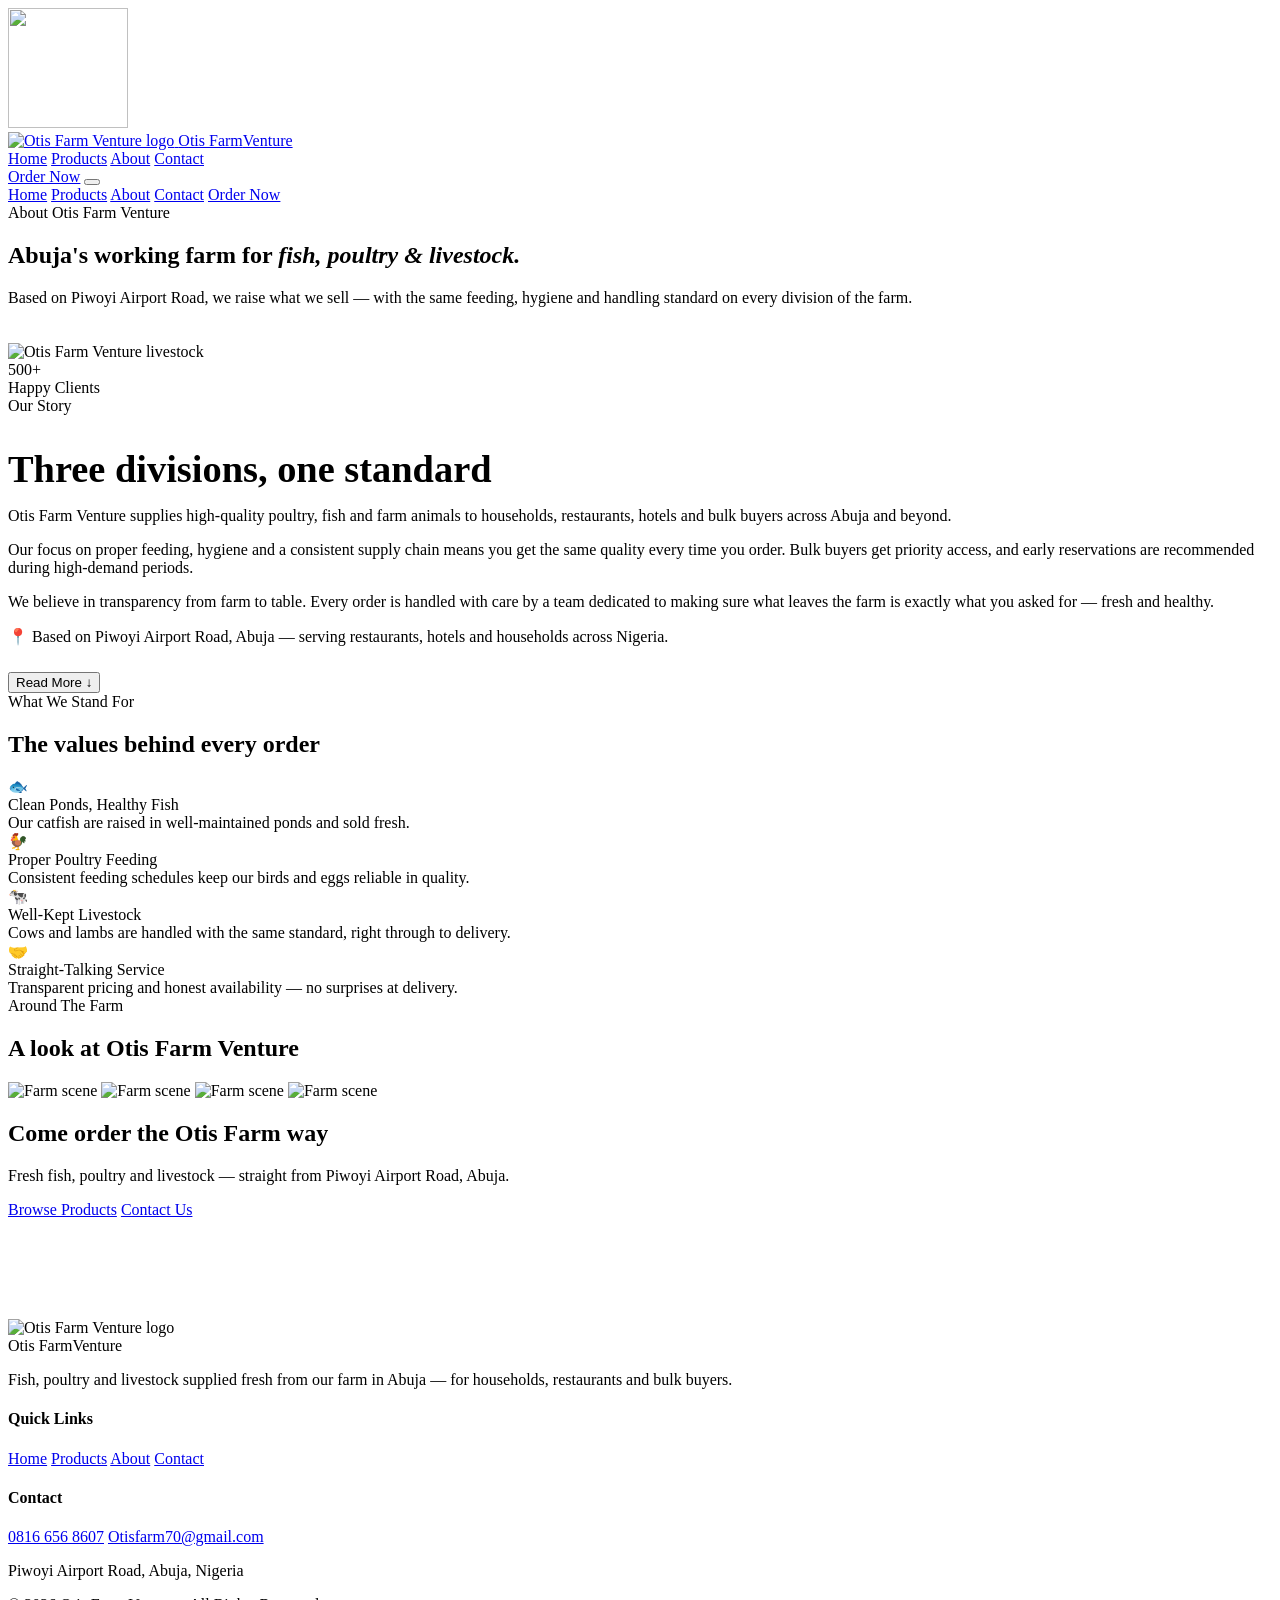
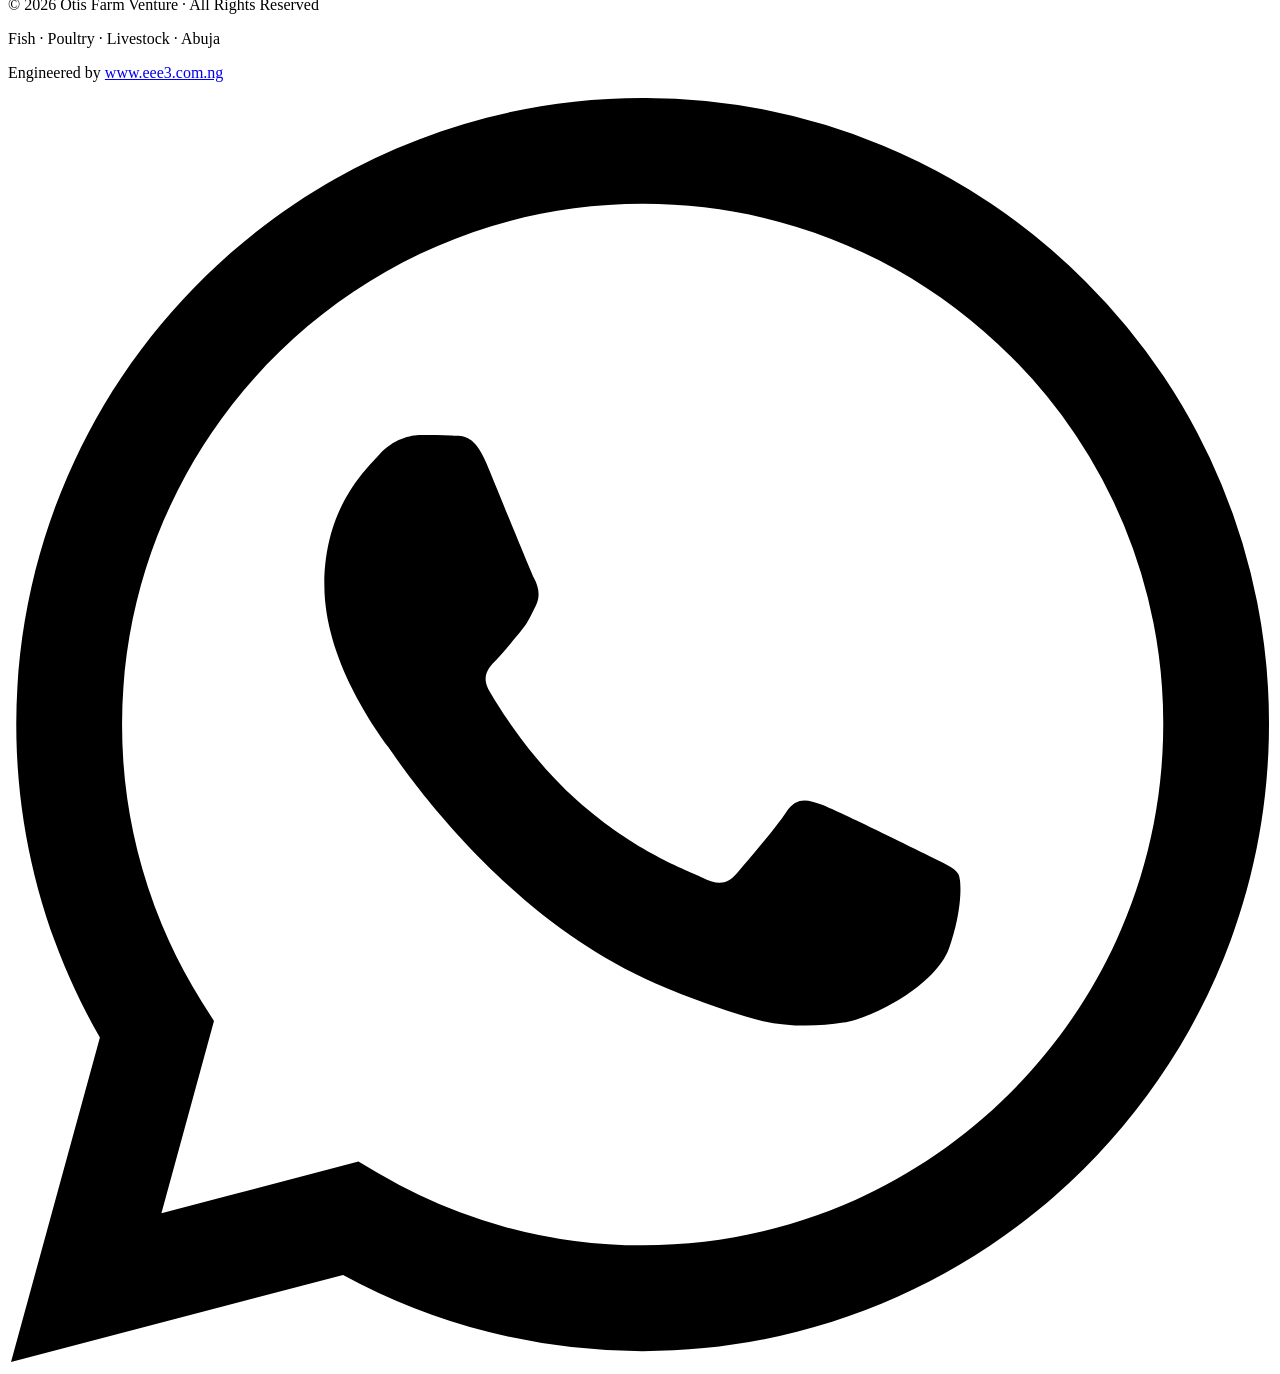
==== about.html @ 5060bd7a "Add about.html for Otis Farm Venture" ====
<!DOCTYPE html>
<html lang="en">
<head>
<meta charset="UTF-8">
<meta name="viewport" content="width=device-width, initial-scale=1.0">
<title>About | Otis Farm Venture</title>
<meta name="description" content="Otis Farm Venture is a fish, poultry and livestock farm based on Piwoyi Airport Road, Abuja — farming today, feeding tomorrow.">
<link rel="preconnect" href="https://fonts.googleapis.com">
<link rel="preconnect" href="https://fonts.gstatic.com" crossorigin>
<link href="https://fonts.googleapis.com/css2?family=Fraunces:ital,opsz,wght@0,9..144,400;0,9..144,500;0,9..144,600;0,9..144,700;1,9..144,500;1,9..144,600&family=DM+Sans:wght@400;500;600;700&display=swap" rel="stylesheet">
<link rel="stylesheet" href="style.css">
<link rel="icon" href="images/logo.webp">
</head>
<body>

<div id="curtain">
  <div class="curtain-ring"></div>
  <div class="curtain-mark"><img src="images/logo.webp" alt="" width="120" height="120"></div>
</div>

<nav class="nav" id="mainNav">
  <a href="index.html" class="nav-logo">
    <img src="images/logo.webp" alt="Otis Farm Venture logo" width="40" height="40">
    <span class="nav-logo-txt">Otis Farm<span>Venture</span></span>
  </a>
  <div class="nav-links">
    <a href="index.html">Home</a>
    <a href="products.html">Products</a>
    <a href="about.html" class="active">About</a>
    <a href="contact.html">Contact</a>
  </div>
  <a href="contact.html" class="btn btn-gold nav-cta">Order Now</a>
  <button class="hamburger" id="hamburger" onclick="toggleMenu()" aria-label="Menu">
    <span></span><span></span><span></span>
  </button>
</nav>
<div class="mobile-menu" id="mobileMenu">
  <a href="index.html">Home</a>
  <a href="products.html">Products</a>
  <a href="about.html" class="active">About</a>
  <a href="contact.html">Contact</a>
  <a href="contact.html" class="btn btn-gold mm-cta">Order Now</a>
</div>

<section class="about-hero page-fade" style="--hero-img:url('images/livestock.webp')">
  <span class="eyebrow" style="justify-content:center">About Otis Farm Venture</span>
  <h1>Abuja's working farm for <em>fish, poultry &amp; livestock.</em></h1>
  <p>Based on Piwoyi Airport Road, we raise what we sell — with the same feeding, hygiene and handling standard on every division of the farm.</p>
</section>

<section class="section" style="padding-top:20px;">
  <div class="section-in story-grid">
    <div class="story-img-wrap reveal">
      <img src="images/livestock.webp" alt="Otis Farm Venture livestock" loading="lazy" decoding="async">
      <div class="story-badge glass">
        <div class="num js-count">500+</div>
        <div class="lbl">Happy Clients</div>
      </div>
    </div>
    <div class="story-text reveal rd1">
      <span class="eyebrow">Our Story</span>
      <h2 style="font-size:clamp(1.6rem,3.5vw,2.4rem); margin-bottom:16px;">Three divisions, one standard</h2>
      <p>Otis Farm Venture supplies high-quality poultry, fish and farm animals to households, restaurants, hotels and bulk buyers across Abuja and beyond.</p>
      <p>Our focus on proper feeding, hygiene and a consistent supply chain means you get the same quality every time you order. Bulk buyers get priority access, and early reservations are recommended during high-demand periods.</p>
      <div class="about-expanded" id="aboutExp">
        <p>We believe in transparency from farm to table. Every order is handled with care by a team dedicated to making sure what leaves the farm is exactly what you asked for — fresh and healthy.</p>
        <p>📍 Based on Piwoyi Airport Road, Abuja — serving restaurants, hotels and households across Nigeria.</p>
      </div>
      <button class="btn btn-ghost" id="aboutBtn" onclick="toggleAbout()" style="margin-top:10px;">Read More <span class="arr">↓</span></button>
    </div>
  </div>
</section>

<section class="section" style="background:var(--ink-2);">
  <div class="section-in">
    <div class="sec-hd center reveal">
      <span class="eyebrow">What We Stand For</span>
      <h2>The values behind every order</h2>
    </div>
    <div class="values-grid">
      <div class="value-card glass reveal">
        <div class="value-ico">🐟</div>
        <div><div class="value-title">Clean Ponds, Healthy Fish</div><div class="value-desc">Our catfish are raised in well-maintained ponds and sold fresh.</div></div>
      </div>
      <div class="value-card glass reveal rd1">
        <div class="value-ico">🐓</div>
        <div><div class="value-title">Proper Poultry Feeding</div><div class="value-desc">Consistent feeding schedules keep our birds and eggs reliable in quality.</div></div>
      </div>
      <div class="value-card glass reveal rd2">
        <div class="value-ico">🐄</div>
        <div><div class="value-title">Well-Kept Livestock</div><div class="value-desc">Cows and lambs are handled with the same standard, right through to delivery.</div></div>
      </div>
      <div class="value-card glass reveal rd3">
        <div class="value-ico">🤝</div>
        <div><div class="value-title">Straight-Talking Service</div><div class="value-desc">Transparent pricing and honest availability — no surprises at delivery.</div></div>
      </div>
    </div>
  </div>
</section>

<section class="section">
  <div class="section-in">
    <div class="sec-hd center reveal">
      <span class="eyebrow">Around The Farm</span>
      <h2>A look at Otis Farm Venture</h2>
    </div>
    <div class="gallery-grid">
      <img src="images/hero%20image.webp" alt="Farm scene" class="reveal" loading="lazy" decoding="async">
      <img src="images/Cows.webp" alt="Farm scene" class="reveal rd1" loading="lazy" decoding="async">
      <img src="images/Lambs.webp" alt="Farm scene" class="reveal rd2" loading="lazy" decoding="async">
      <img src="images/Poultry%20Chickens.webp" alt="Farm scene" class="reveal rd3" loading="lazy" decoding="async">
    </div>
  </div>
</section>

<section class="section" style="padding-top:0; padding-bottom:100px;">
  <div class="section-in">
    <div class="cta-banner glass glass-gold reveal">
      <h2>Come order the Otis Farm way</h2>
      <p>Fresh fish, poultry and livestock — straight from Piwoyi Airport Road, Abuja.</p>
      <div class="hero-btns">
        <a href="products.html" class="btn btn-gold">Browse Products</a>
        <a href="contact.html" class="btn btn-glass">Contact Us</a>
      </div>
    </div>
  </div>
</section>

<footer class="footer">
  <div class="footer-top">
    <div class="footer-brand">
      <div class="footer-brand-lockup">
        <img src="images/logo.webp" alt="Otis Farm Venture logo">
        <div class="footer-brand-name">Otis Farm<span>Venture</span></div>
      </div>
      <p>Fish, poultry and livestock supplied fresh from our farm in Abuja — for households, restaurants and bulk buyers.</p>
    </div>
    <div class="footer-col">
      <h4>Quick Links</h4>
      <a href="index.html">Home</a>
      <a href="products.html">Products</a>
      <a href="about.html">About</a>
      <a href="contact.html">Contact</a>
    </div>
    <div class="footer-col">
      <h4>Contact</h4>
      <a href="tel:+2348166568607">0816 656 8607</a>
      <a href="mailto:Otisfarm70@gmail.com">Otisfarm70@gmail.com</a>
      <p>Piwoyi Airport Road, Abuja, Nigeria</p>
    </div>
  </div>
  <div class="footer-bottom">
    <p>© 2026 Otis Farm Venture · All Rights Reserved</p>
    <p>Fish · Poultry · Livestock · Abuja</p>
    <p>Engineered by <a href="https://www.eee3.com.ng" target="_blank" rel="noopener">www.eee3.com.ng</a></p>
  </div>
</footer>

<div class="wa-float">
  <a href="https://wa.me/2348166568607?text=Hello%20Otis%20Farm%20Venture%2C%20I%20want%20to%20make%20an%20order" target="_blank" title="Chat on WhatsApp">
    <svg viewBox="0 0 24 24"><path d="M17.472 14.382c-.297-.149-1.758-.867-2.03-.967-.273-.099-.471-.148-.67.15-.197.297-.767.966-.94 1.164-.173.199-.347.223-.644.075-.297-.15-1.255-.463-2.39-1.475-.883-.788-1.48-1.761-1.653-2.059-.173-.297-.018-.458.13-.606.134-.133.298-.347.446-.52.149-.174.198-.298.298-.497.099-.198.05-.371-.025-.52-.075-.149-.669-1.612-.916-2.207-.242-.579-.487-.5-.669-.51-.173-.008-.371-.01-.57-.01-.198 0-.52.074-.792.372-.272.297-1.04 1.016-1.04 2.479 0 1.462 1.065 2.875 1.213 3.074.149.198 2.096 3.2 5.077 4.487.709.306 1.262.489 1.694.625.712.227 1.36.195 1.871.118.571-.085 1.758-.719 2.006-1.413.248-.694.248-1.289.173-1.413-.074-.124-.272-.198-.57-.347m-5.421 7.403h-.004a9.87 9.87 0 01-5.031-1.378l-.361-.214-3.741.982.998-3.648-.235-.374a9.86 9.86 0 01-1.51-5.26c.001-5.45 4.436-9.884 9.888-9.884 2.64 0 5.122 1.03 6.988 2.898a9.825 9.825 0 012.893 6.994c-.003 5.45-4.437 9.884-9.885 9.884m8.413-18.297A11.815 11.815 0 0012.05 0C5.495 0 .16 5.335.157 11.892c0 2.096.547 4.142 1.588 5.945L.057 24l6.305-1.654a11.882 11.882 0 005.683 1.448h.005c6.554 0 11.89-5.335 11.893-11.893a11.821 11.821 0 00-3.48-8.413z"/></svg>
  </a>
</div>

<script src="main.js"></script>
</body>
</html>
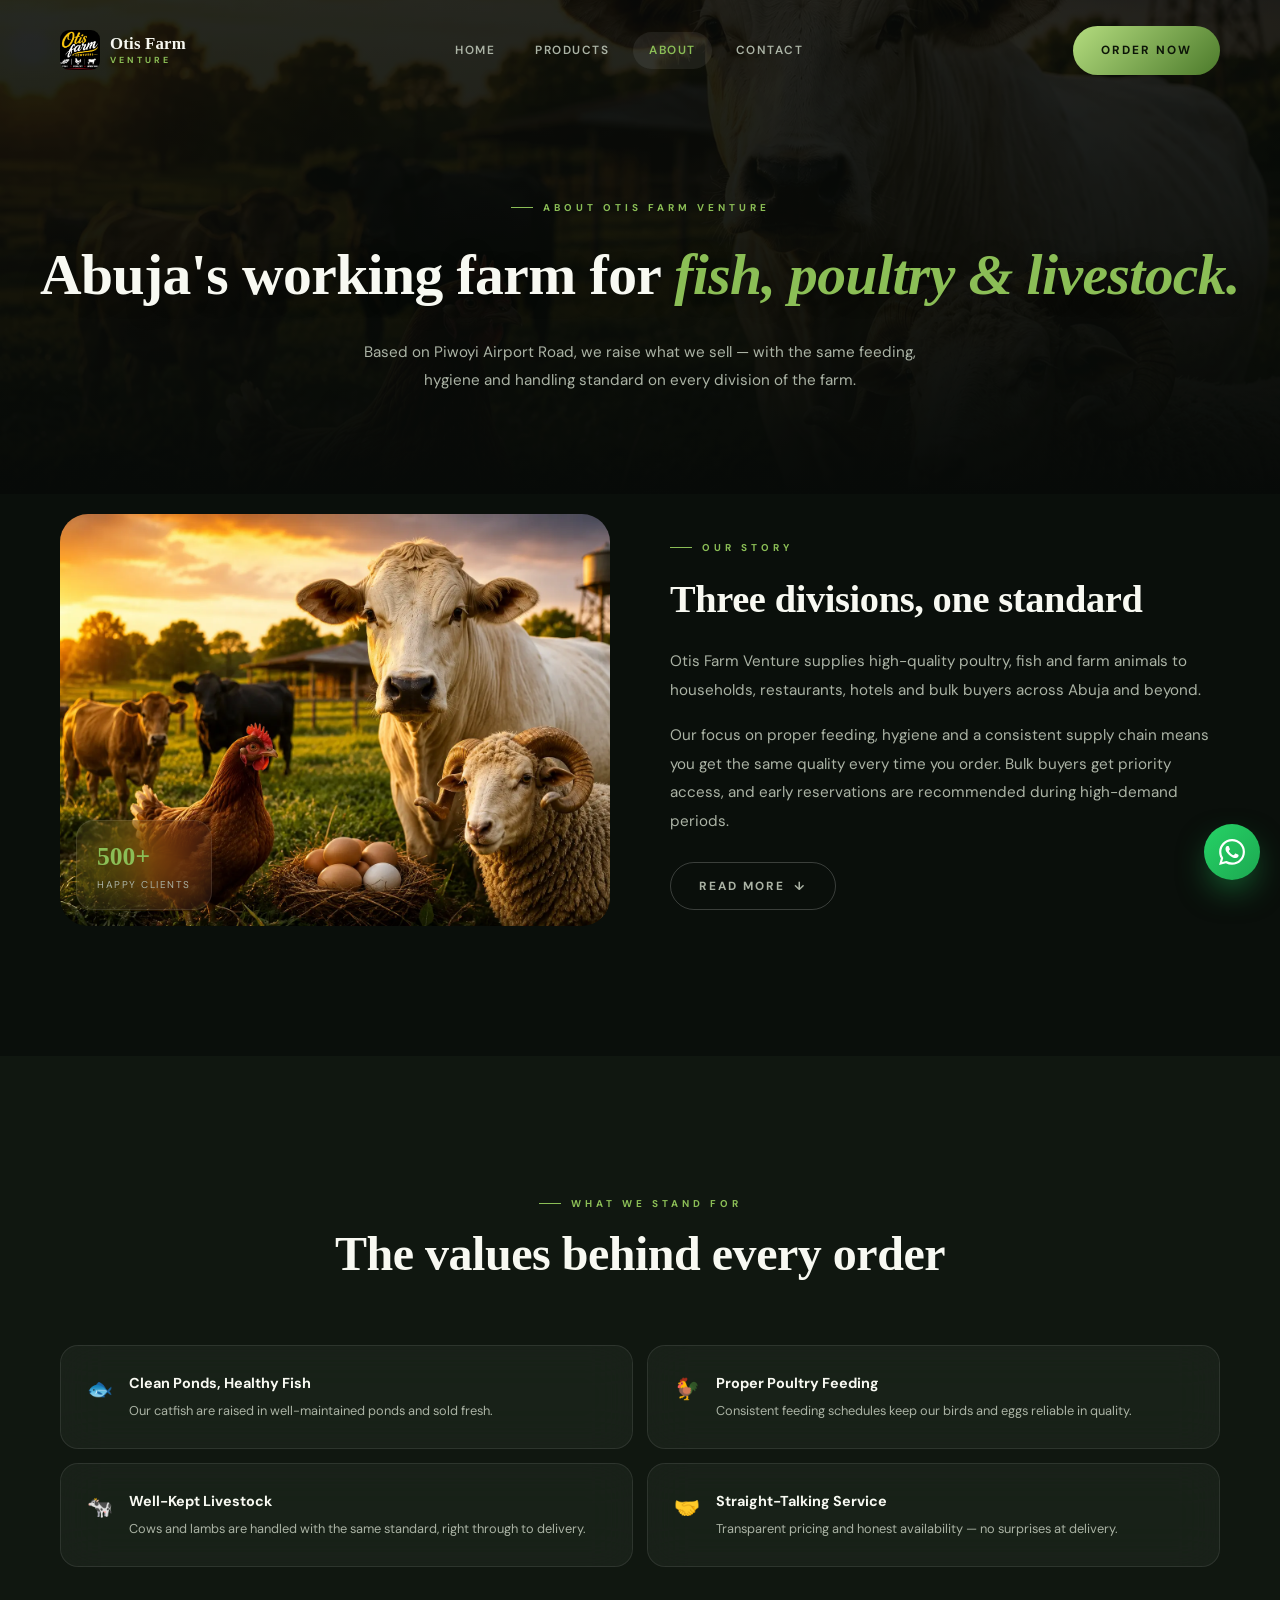
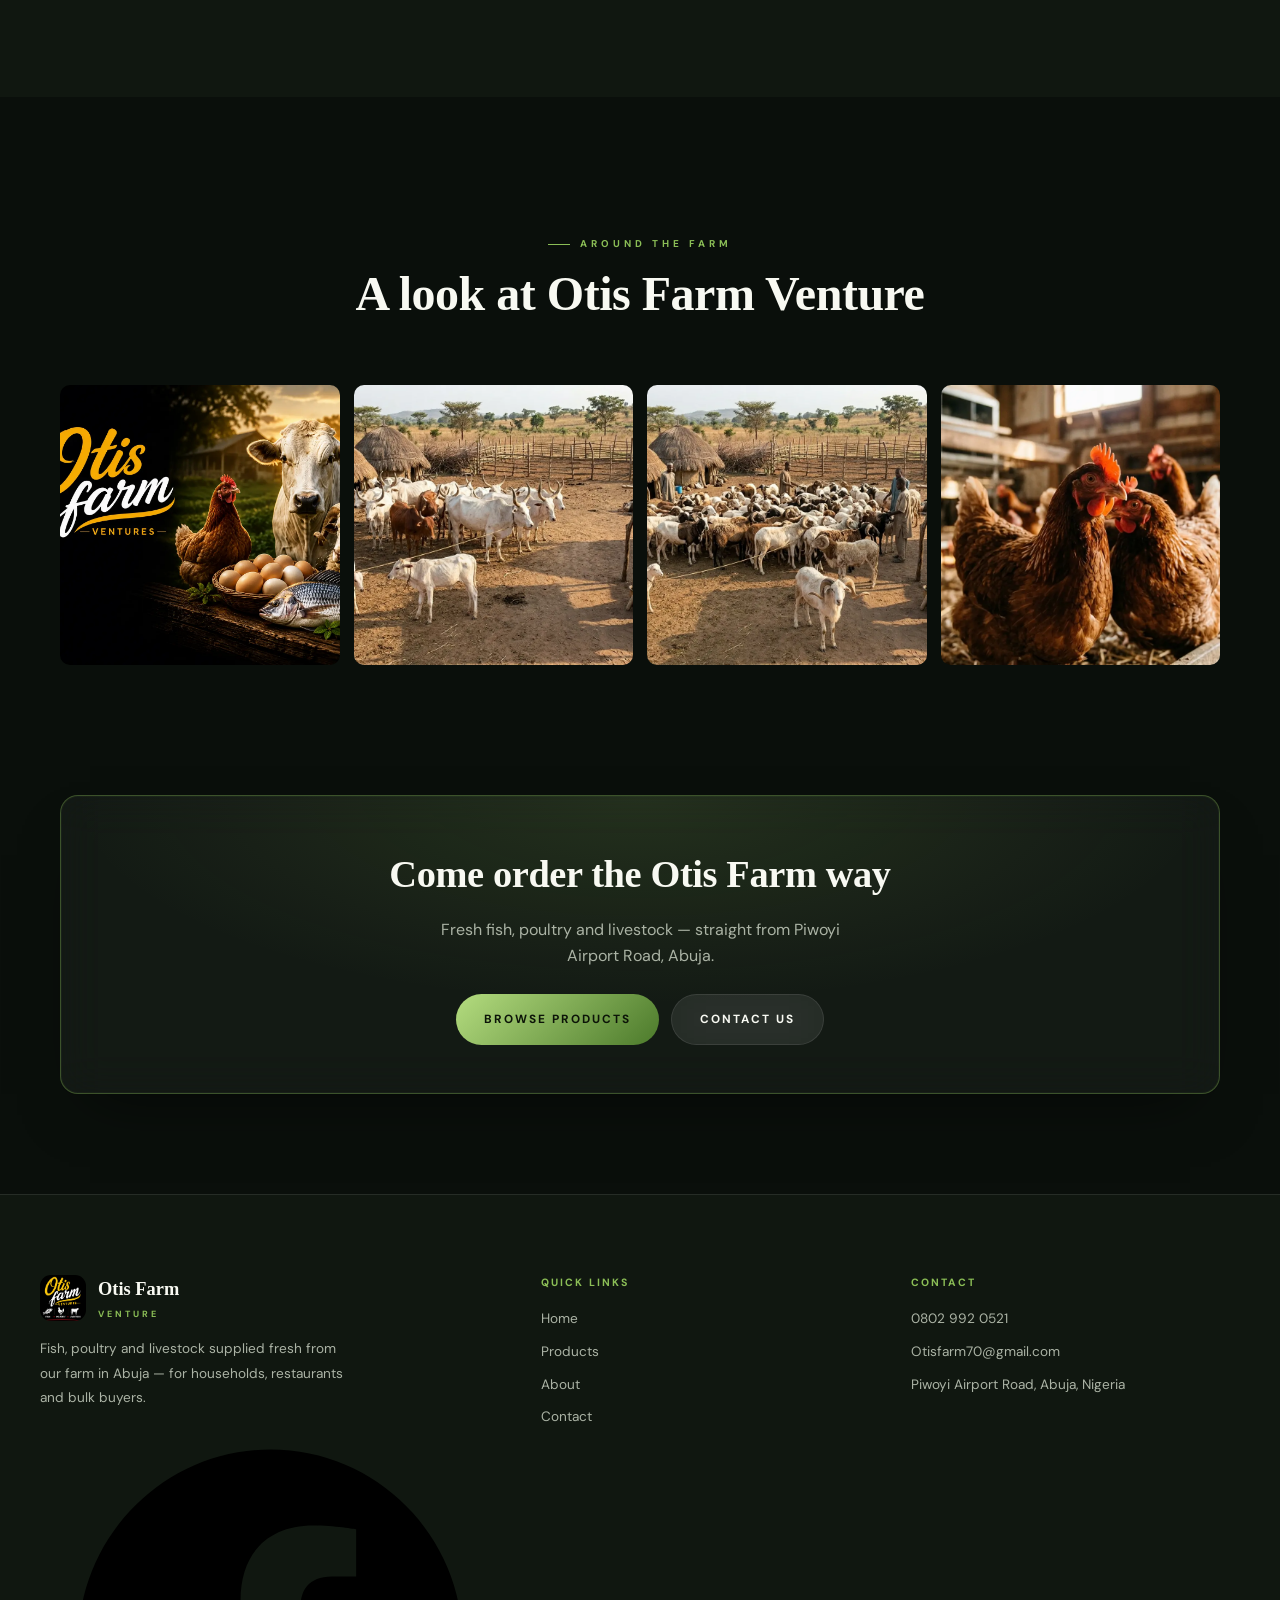
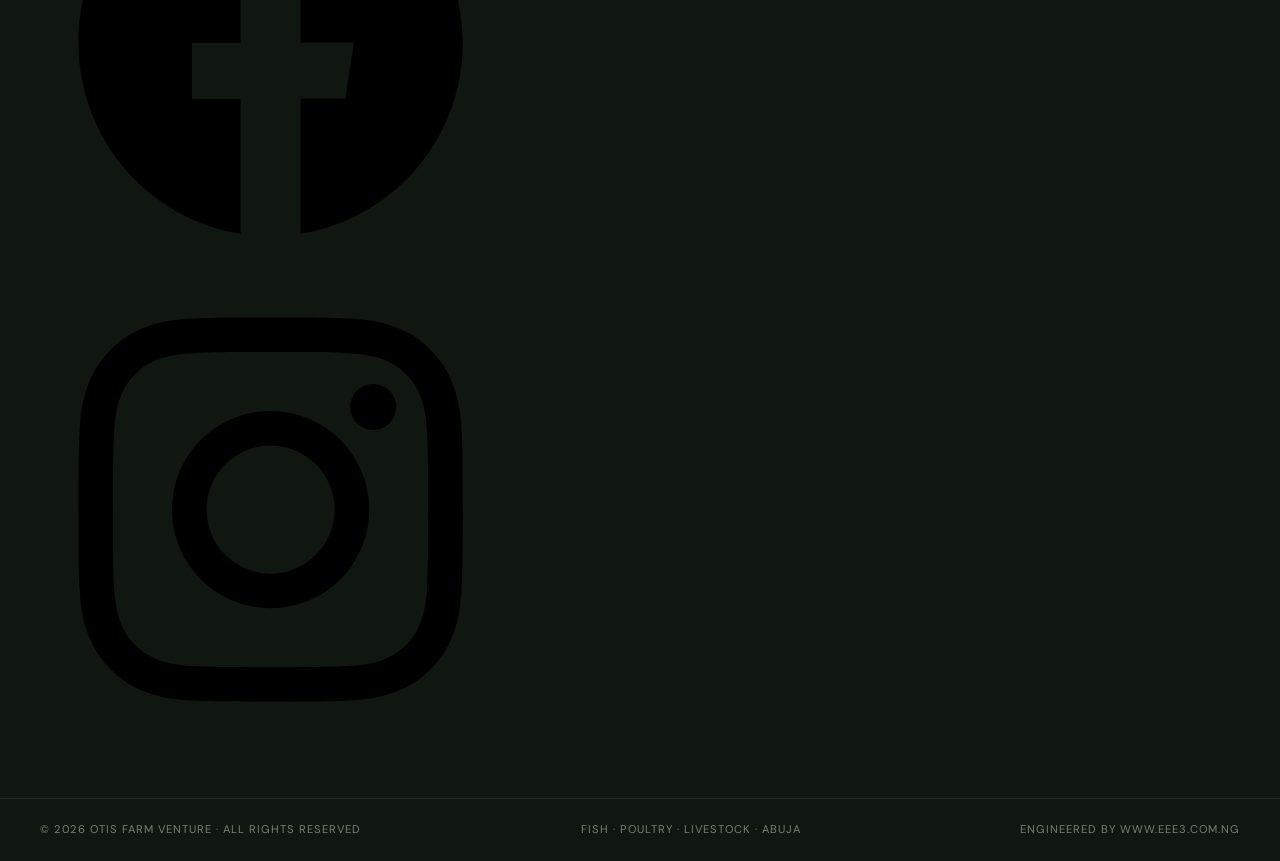
==== commit 72e66ff1: "Update contact information and social links in footer" ====
--- a/about.html
+++ b/about.html
@@ -134,6 +134,14 @@
         <div class="footer-brand-name">Otis Farm<span>Venture</span></div>
       </div>
       <p>Fish, poultry and livestock supplied fresh from our farm in Abuja — for households, restaurants and bulk buyers.</p>
+      <div class="footer-social">
+        <a href="https://web.facebook.com/profile.php?id=61592775506374" target="_blank" rel="noopener" aria-label="Otis Farm Venture on Facebook">
+          <svg viewBox="0 0 24 24"><path d="M22 12.06C22 6.505 17.523 2 12 2S2 6.505 2 12.06c0 5.02 3.657 9.184 8.438 9.94v-7.03H7.898v-2.91h2.54V9.845c0-2.507 1.492-3.89 3.777-3.89 1.094 0 2.238.195 2.238.195v2.46h-1.26c-1.243 0-1.63.771-1.63 1.562v1.878h2.773l-.443 2.91h-2.33V22c4.78-.756 8.437-4.92 8.437-9.94z"/></svg>
+        </a>
+        <a href="https://www.instagram.com/otis_farm_ventures/" target="_blank" rel="noopener" aria-label="Otis Farm Venture on Instagram">
+          <svg viewBox="0 0 24 24"><path d="M12 2c2.717 0 3.056.01 4.122.06 1.065.05 1.79.217 2.428.465a4.9 4.9 0 011.771 1.153 4.9 4.9 0 011.153 1.771c.248.637.415 1.363.465 2.428.05 1.066.06 1.405.06 4.122 0 2.717-.01 3.056-.06 4.122-.05 1.065-.217 1.79-.465 2.428a4.9 4.9 0 01-1.153 1.771 4.9 4.9 0 01-1.771 1.153c-.637.248-1.363.415-2.428.465-1.066.05-1.405.06-4.122.06-2.717 0-3.056-.01-4.122-.06-1.065-.05-1.79-.217-2.428-.465a4.9 4.9 0 01-1.771-1.153 4.9 4.9 0 01-1.153-1.771c-.248-.637-.415-1.363-.465-2.428C2.01 15.056 2 14.717 2 12c0-2.717.01-3.056.06-4.122.05-1.065.217-1.79.465-2.428a4.9 4.9 0 011.153-1.771A4.9 4.9 0 015.449 2.526c.637-.248 1.363-.415 2.428-.465C8.944 2.01 9.283 2 12 2zm0 1.802c-2.67 0-2.986.01-4.04.059-.976.045-1.505.207-1.858.344-.467.182-.8.399-1.15.748-.35.35-.566.683-.748 1.15-.137.353-.3.882-.344 1.857-.05 1.055-.06 1.372-.06 4.04 0 2.67.01 2.986.06 4.04.045.976.207 1.505.344 1.858.182.466.399.8.748 1.15.35.35.683.566 1.15.748.353.137.882.3 1.857.344 1.054.05 1.37.06 4.041.06 2.67 0 2.987-.01 4.04-.06.976-.045 1.505-.207 1.858-.344.466-.182.8-.398 1.15-.748.35-.35.566-.683.748-1.15.137-.353.3-.882.344-1.857.05-1.055.06-1.371.06-4.041 0-2.67-.01-2.986-.06-4.04-.045-.976-.207-1.505-.344-1.858a3.1 3.1 0 00-.748-1.15 3.1 3.1 0 00-1.15-.748c-.353-.137-.882-.3-1.857-.344-1.055-.05-1.371-.06-4.041-.06zm0 3.063a5.135 5.135 0 110 10.27 5.135 5.135 0 010-10.27zm0 8.468a3.333 3.333 0 100-6.666 3.333 3.333 0 000 6.666zm6.538-8.671a1.2 1.2 0 11-2.4 0 1.2 1.2 0 012.4 0z"/></svg>
+        </a>
+      </div>
     </div>
     <div class="footer-col">
       <h4>Quick Links</h4>
@@ -144,7 +152,7 @@
     </div>
     <div class="footer-col">
       <h4>Contact</h4>
-      <a href="tel:+2348166568607">0816 656 8607</a>
+      <a href="tel:+2348029920521">0802 992 0521</a>
       <a href="mailto:Otisfarm70@gmail.com">Otisfarm70@gmail.com</a>
       <p>Piwoyi Airport Road, Abuja, Nigeria</p>
     </div>
@@ -157,7 +165,7 @@
 </footer>
 
 <div class="wa-float">
-  <a href="https://wa.me/2348166568607?text=Hello%20Otis%20Farm%20Venture%2C%20I%20want%20to%20make%20an%20order" target="_blank" title="Chat on WhatsApp">
+  <a href="https://wa.me/2348029920521?text=Hello%20Otis%20Farm%20Venture%2C%20I%20want%20to%20make%20an%20order" target="_blank" title="Chat on WhatsApp">
     <svg viewBox="0 0 24 24"><path d="M17.472 14.382c-.297-.149-1.758-.867-2.03-.967-.273-.099-.471-.148-.67.15-.197.297-.767.966-.94 1.164-.173.199-.347.223-.644.075-.297-.15-1.255-.463-2.39-1.475-.883-.788-1.48-1.761-1.653-2.059-.173-.297-.018-.458.13-.606.134-.133.298-.347.446-.52.149-.174.198-.298.298-.497.099-.198.05-.371-.025-.52-.075-.149-.669-1.612-.916-2.207-.242-.579-.487-.5-.669-.51-.173-.008-.371-.01-.57-.01-.198 0-.52.074-.792.372-.272.297-1.04 1.016-1.04 2.479 0 1.462 1.065 2.875 1.213 3.074.149.198 2.096 3.2 5.077 4.487.709.306 1.262.489 1.694.625.712.227 1.36.195 1.871.118.571-.085 1.758-.719 2.006-1.413.248-.694.248-1.289.173-1.413-.074-.124-.272-.198-.57-.347m-5.421 7.403h-.004a9.87 9.87 0 01-5.031-1.378l-.361-.214-3.741.982.998-3.648-.235-.374a9.86 9.86 0 01-1.51-5.26c.001-5.45 4.436-9.884 9.888-9.884 2.64 0 5.122 1.03 6.988 2.898a9.825 9.825 0 012.893 6.994c-.003 5.45-4.437 9.884-9.885 9.884m8.413-18.297A11.815 11.815 0 0012.05 0C5.495 0 .16 5.335.157 11.892c0 2.096.547 4.142 1.588 5.945L.057 24l6.305-1.654a11.882 11.882 0 005.683 1.448h.005c6.554 0 11.89-5.335 11.893-11.893a11.821 11.821 0 00-3.48-8.413z"/></svg>
   </a>
 </div>
--- a/style.css
+++ b/style.css
@@ -0,0 +1,485 @@
+/* =====================================================================
+   OTIS FARM VENTURE — DESIGN SYSTEM
+   Deep forest ink · Leaf green · Terracotta clay — earthy, growing, alive
+   Mobile-first. Glass surfaces. Quiet motion.
+===================================================================== */
+
+:root{
+  --ink:        #0A0F0B;
+  --ink-2:      #101710;
+  --ink-3:      #182018;
+  --panel:      rgba(255,255,255,.045);
+  --panel-2:    rgba(255,255,255,.07);
+  --brd:        rgba(255,255,255,.09);
+  --brd-gold:   rgba(139,190,86,.35);
+  --gold:       #8BBE56;
+  --gold-2:     #B4DC7F;
+  --gold-deep:  #4C7A2B;
+  --red:        #C1652F;
+  --white:      #F8F9F2;
+  --fog:        #ABB3A5;
+  --fog-dim:    #79806F;
+  --blur: 22px;
+  --ease: cubic-bezier(.19,1,.22,1);
+  --fast: .3s var(--ease);
+  --med:  .6s var(--ease);
+  --r-sm: 10px;
+  --r-md: 18px;
+  --r-lg: 28px;
+}
+
+*,*::before,*::after{ margin:0; padding:0; box-sizing:border-box; }
+html{ scroll-behavior:smooth; }
+html,body{ overflow-x:hidden; }
+body{
+  background:var(--ink);
+  color:var(--white);
+  font-family:'DM Sans', sans-serif;
+  font-weight:400;
+  line-height:1.6;
+  -webkit-font-smoothing:antialiased;
+}
+img{ max-width:100%; display:block; }
+a{ color:inherit; }
+button{ font-family:inherit; }
+ul{ list-style:none; }
+
+h1,h2,h3,.serif{ font-family:'Fraunces', serif; letter-spacing:-.01em; }
+
+::selection{ background:var(--gold); color:var(--ink); }
+
+@media (prefers-reduced-motion: reduce){
+  *,*::before,*::after{ animation-duration:.001ms !important; animation-iteration-count:1 !important; transition-duration:.001ms !important; scroll-behavior:auto !important; }
+}
+
+/* focus visibility */
+a:focus-visible, button:focus-visible, input:focus-visible, textarea:focus-visible, select:focus-visible{
+  outline:2px solid var(--gold); outline-offset:3px; border-radius:4px;
+}
+
+/* subtle grain / atmosphere */
+body::before{
+  content:''; position:fixed; inset:0; pointer-events:none; z-index:1;
+  background:
+    radial-gradient(ellipse 60% 40% at 15% 0%, rgba(139,190,86,.10), transparent 60%),
+    radial-gradient(ellipse 50% 35% at 100% 20%, rgba(193,101,47,.07), transparent 60%);
+}
+
+.wrap{ max-width:1240px; margin:0 auto; padding:0 20px; }
+@media (min-width:768px){ .wrap{ padding:0 40px; } }
+@media (min-width:1200px){ .wrap{ padding:0 60px; } }
+
+.section{ padding:76px 20px; position:relative; z-index:2; }
+@media (min-width:768px){ .section{ padding:110px 40px; } }
+@media (min-width:1200px){ .section{ padding:130px 60px; } }
+.section-in{ max-width:1240px; margin:0 auto; }
+
+.eyebrow{
+  display:inline-flex; align-items:center; gap:10px;
+  font-size:.62rem; font-weight:700; letter-spacing:4px; text-transform:uppercase;
+  color:var(--gold); margin-bottom:14px;
+}
+.eyebrow::before{ content:''; width:22px; height:1px; background:var(--gold); }
+
+.sec-hd h2{ font-size:clamp(1.8rem,6vw,3rem); font-weight:600; line-height:1.15; }
+.sec-hd p{ color:var(--fog); margin-top:14px; font-size:.95rem; line-height:1.85; max-width:520px; }
+.sec-hd.center{ text-align:center; }
+.sec-hd.center p{ margin-left:auto; margin-right:auto; }
+.sec-hd{ margin-bottom:48px; }
+@media (min-width:768px){ .sec-hd{ margin-bottom:64px; } }
+
+em{ font-style:italic; color:var(--gold); }
+
+/* =====================================================================
+   GLASS SURFACES
+===================================================================== */
+.glass{
+  background:var(--panel);
+  border:1px solid var(--brd);
+  backdrop-filter:blur(var(--blur)) saturate(140%);
+  -webkit-backdrop-filter:blur(var(--blur)) saturate(140%);
+  border-radius:var(--r-md);
+}
+.glass-gold{
+  border-color:var(--brd-gold);
+  box-shadow:0 0 0 1px rgba(139,190,86,.05) inset, 0 30px 60px -30px rgba(0,0,0,.6);
+}
+
+/* =====================================================================
+   BUTTONS
+===================================================================== */
+.btn{
+  appearance:none; border:none; cursor:pointer; font-family:inherit;
+  display:inline-flex; align-items:center; justify-content:center; gap:9px;
+  padding:15px 28px; font-size:.74rem; font-weight:700; letter-spacing:2px;
+  text-transform:uppercase; text-decoration:none; border-radius:100px;
+  transition:transform var(--fast), box-shadow var(--fast), background var(--fast), border-color var(--fast), color var(--fast);
+  white-space:nowrap;
+}
+.btn:active{ transform:scale(.97); }
+.btn-gold{ background:linear-gradient(135deg,var(--gold-2),var(--gold-deep)); color:#0C1408; }
+.btn-gold:hover{ transform:translateY(-3px); box-shadow:0 16px 40px -12px rgba(139,190,86,.55); }
+.btn-glass{ background:var(--panel-2); border:1px solid var(--brd); color:var(--white); backdrop-filter:blur(var(--blur)); }
+.btn-glass:hover{ border-color:var(--brd-gold); color:var(--gold); transform:translateY(-3px); }
+.btn-ghost{ background:transparent; border:1px solid rgba(255,255,255,.2); color:var(--fog); }
+.btn-ghost:hover{ border-color:var(--gold); color:var(--gold); }
+.btn-block{ width:100%; }
+.btn svg{ width:15px; height:15px; flex-shrink:0; }
+
+/* =====================================================================
+   PAGE TRANSITION CURTAIN — the logo, between pages
+===================================================================== */
+#curtain{
+  position:fixed; inset:0; z-index:99999;
+  display:flex; align-items:center; justify-content:center;
+  background:radial-gradient(circle at 50% 50%, #101a0f 0%, #040603 72%);
+  opacity:1; visibility:visible;
+  transition:opacity .55s var(--ease), visibility 0s linear 0s;
+}
+#curtain .curtain-mark{
+  position:relative; width:120px; height:120px; border-radius:26px; overflow:hidden;
+  opacity:1; transform:scale(1);
+  box-shadow:0 0 0 1px rgba(139,190,86,.3), 0 40px 90px -20px rgba(0,0,0,.8);
+  transition:opacity .5s var(--ease), transform .5s var(--ease);
+}
+#curtain .curtain-mark img{ width:100%; height:100%; object-fit:cover; }
+#curtain .curtain-ring{
+  position:absolute; width:172px; height:172px; border-radius:50%;
+  border:1px solid rgba(139,190,86,.35); opacity:1; transform:scale(1);
+  transition:opacity .6s var(--ease), transform .6s var(--ease);
+}
+#curtain.hidden{ opacity:0; transition:opacity .55s var(--ease), visibility 0s linear .55s; visibility:hidden; }
+#curtain.hidden .curtain-mark{ opacity:0; transform:scale(1.18) rotate(4deg); }
+#curtain.hidden .curtain-ring{ opacity:0; transform:scale(1.7); }
+
+body.transitioning{ overflow:hidden; }
+
+/* =====================================================================
+   NAVBAR
+===================================================================== */
+.nav{
+  position:fixed; top:0; left:0; right:0; z-index:1000;
+  padding:16px 20px;
+  display:flex; align-items:center; justify-content:space-between;
+  transition:padding var(--fast), background var(--fast), border-color var(--fast);
+  border-bottom:1px solid transparent;
+}
+.nav.scrolled{
+  background:rgba(10,15,11,.72);
+  backdrop-filter:blur(var(--blur)) saturate(140%);
+  -webkit-backdrop-filter:blur(var(--blur)) saturate(140%);
+  border-bottom:1px solid var(--brd);
+  padding:11px 20px;
+}
+@media (min-width:768px){ .nav{ padding:22px 40px; } .nav.scrolled{ padding:14px 40px; } }
+@media (min-width:1200px){ .nav{ padding:26px 60px; } .nav.scrolled{ padding:15px 60px; } }
+
+.nav-logo{ display:flex; align-items:center; gap:10px; text-decoration:none; }
+.nav-logo img{ width:40px; height:40px; border-radius:9px; object-fit:cover; }
+.nav-logo-txt{ font-family:'Fraunces',serif; font-size:1.05rem; font-weight:600; letter-spacing:.2px; line-height:1.1; }
+.nav-logo-txt span{ display:block; font-family:'DM Sans',sans-serif; font-size:.55rem; font-weight:700; letter-spacing:3px; color:var(--gold); text-transform:uppercase; margin-top:2px; }
+
+.nav-links{ display:none; align-items:center; gap:8px; }
+.nav-links a{
+  position:relative; text-decoration:none; color:var(--fog);
+  font-size:.74rem; font-weight:600; letter-spacing:1.5px; text-transform:uppercase;
+  padding:9px 16px; border-radius:100px; transition:color var(--fast), background var(--fast);
+}
+.nav-links a:hover, .nav-links a.active{ color:var(--white); background:var(--panel-2); }
+.nav-links a.active{ color:var(--gold); }
+.nav-cta{ display:none; }
+@media (min-width:960px){
+  .nav-links{ display:flex; }
+  .nav-cta{ display:inline-flex; }
+}
+
+.hamburger{
+  display:flex; flex-direction:column; gap:5px; width:40px; height:40px;
+  align-items:center; justify-content:center;
+  background:var(--panel-2); border:1px solid var(--brd); border-radius:12px; cursor:pointer;
+}
+@media (min-width:960px){ .hamburger{ display:none; } }
+.hamburger span{ width:18px; height:1.5px; background:var(--white); transition:var(--fast); }
+.hamburger.open span:nth-child(1){ transform:translateY(6.5px) rotate(45deg); }
+.hamburger.open span:nth-child(2){ opacity:0; }
+.hamburger.open span:nth-child(3){ transform:translateY(-6.5px) rotate(-45deg); }
+
+.mobile-menu{
+  position:fixed; inset:0; z-index:998; display:flex; flex-direction:column;
+  padding:100px 24px 40px; gap:4px;
+  background:rgba(10,15,11,.92); backdrop-filter:blur(28px);
+  transform:translateY(-12px); opacity:0; pointer-events:none;
+  transition:opacity var(--med), transform var(--med);
+}
+.mobile-menu.open{ opacity:1; transform:translateY(0); pointer-events:auto; }
+.mobile-menu a{
+  font-family:'Fraunces',serif; font-size:2rem; font-weight:500; color:var(--white);
+  text-decoration:none; padding:16px 4px; border-bottom:1px solid var(--brd);
+}
+.mobile-menu a.active{ color:var(--gold); }
+.mobile-menu .mm-cta{ margin-top:28px; }
+@media (min-width:960px){ .mobile-menu{ display:none; } }
+
+/* =====================================================================
+   HERO
+===================================================================== */
+.hero{
+  min-height:100svh; position:relative; display:flex; align-items:flex-end;
+  padding:120px 20px 56px; overflow:hidden;
+}
+@media (min-width:768px){ .hero{ align-items:center; padding:0 40px; } }
+@media (min-width:1200px){ .hero{ padding:0 60px; } }
+
+.hero-bg{
+  position:absolute; inset:0; z-index:0;
+  background:linear-gradient(180deg, rgba(10,15,11,.55) 0%, rgba(10,15,11,.62) 45%, rgba(10,15,11,.88) 92%), url('images/hero%20image.webp') 75% center/cover no-repeat;
+  filter:saturate(90%) brightness(.9);
+  transform:scale(1.08); opacity:0; transition:opacity 1.4s ease, transform 6s ease;
+}
+.hero-bg.loaded{ opacity:1; transform:scale(1); }
+@media (min-width:768px){
+  .hero-bg{ background:linear-gradient(100deg, rgba(10,15,11,.94) 0%, rgba(10,15,11,.7) 48%, rgba(10,15,11,.32) 100%), url('images/hero%20image.webp') center/cover no-repeat; filter:saturate(90%) brightness(.85); }
+}
+
+.hero-content{ position:relative; z-index:2; max-width:640px; }
+.hero-eyebrow{ opacity:0; animation:fadeUp .9s .25s forwards; }
+.hero h1{
+  font-size:clamp(2.3rem,9vw,4.4rem); font-weight:600; line-height:1.06;
+  margin-bottom:18px; opacity:0; animation:fadeUp .9s .4s forwards;
+  text-shadow:0 4px 24px rgba(0,0,0,.45);
+}
+.hero-sub{
+  color:var(--fog); font-size:1rem; max-width:480px; line-height:1.85;
+  margin-bottom:32px; opacity:0; animation:fadeUp .9s .55s forwards;
+}
+.hero-btns{ display:flex; gap:12px; flex-wrap:wrap; opacity:0; animation:fadeUp .9s .7s forwards; }
+
+@keyframes fadeUp{ from{ opacity:0; transform:translateY(18px); } to{ opacity:1; transform:translateY(0); } }
+
+/* category ticket strip */
+.ticket{
+  margin-top:40px; display:flex; flex-wrap:wrap; gap:10px;
+  opacity:0; animation:fadeUp .9s .85s forwards;
+}
+.ticket-item{
+  display:flex; align-items:center; gap:8px;
+  padding:10px 16px; border-radius:100px;
+  font-size:.68rem; font-weight:700; letter-spacing:2px; text-transform:uppercase;
+}
+.ticket-item .dot{ width:5px; height:5px; border-radius:50%; background:var(--red); }
+
+/* =====================================================================
+   MARQUEE STRIP
+===================================================================== */
+.marquee{ overflow:hidden; border-top:1px solid var(--brd); border-bottom:1px solid var(--brd); background:var(--ink-2); position:relative; z-index:2; }
+.marquee-track{ display:flex; width:max-content; animation:scrollX 26s linear infinite; }
+.marquee-track span{
+  display:flex; align-items:center; gap:14px; padding:16px 30px;
+  font-family:'Fraunces',serif; font-style:italic; font-size:1.1rem; color:var(--fog-dim); white-space:nowrap;
+}
+.marquee-track span b{ font-style:normal; font-family:'DM Sans',sans-serif; font-weight:700; color:var(--gold); font-size:.62rem; letter-spacing:3px; text-transform:uppercase; }
+@keyframes scrollX{ from{ transform:translateX(0); } to{ transform:translateX(-50%); } }
+
+/* =====================================================================
+   STATS
+===================================================================== */
+.stats-grid{ display:grid; grid-template-columns:repeat(2,1fr); gap:14px; }
+@media (min-width:768px){ .stats-grid{ grid-template-columns:repeat(4,1fr); } }
+.stat{ padding:26px 18px; text-align:center; }
+.stat-num{ font-size:2.1rem; font-weight:600; color:var(--gold); }
+.stat-lbl{ font-size:.65rem; letter-spacing:2px; text-transform:uppercase; color:var(--fog); margin-top:6px; }
+
+/* =====================================================================
+   PRODUCT GRID
+===================================================================== */
+.products-grid{ display:grid; grid-template-columns:1fr; gap:18px; }
+@media (min-width:640px){ .products-grid{ grid-template-columns:1fr 1fr; } }
+@media (min-width:1024px){ .products-grid{ grid-template-columns:repeat(3,1fr); } }
+
+.prod-card{
+  overflow:hidden; cursor:pointer; transition:transform var(--fast), border-color var(--fast), box-shadow var(--fast);
+}
+.prod-card:hover{ transform:translateY(-6px); border-color:var(--brd-gold); box-shadow:0 30px 60px -24px rgba(0,0,0,.65); }
+.prod-img-wrap{ position:relative; height:200px; overflow:hidden; }
+.prod-img{ width:100%; height:100%; object-fit:cover; transition:transform .8s var(--ease); }
+.prod-card:hover .prod-img{ transform:scale(1.06); }
+.prod-badge{
+  position:absolute; top:14px; left:14px; padding:6px 13px; border-radius:100px;
+  font-size:.58rem; font-weight:700; letter-spacing:2px; text-transform:uppercase;
+  background:rgba(10,15,11,.55); backdrop-filter:blur(10px); border:1px solid var(--brd-gold); color:var(--gold-2);
+}
+.prod-body{ padding:22px; }
+.prod-title{ font-family:'Fraunces',serif; font-size:1.15rem; font-weight:600; margin-bottom:5px; }
+.prod-desc{ font-size:.8rem; color:var(--fog); margin-bottom:18px; line-height:1.6; }
+.prod-cta{
+  display:flex; align-items:center; justify-content:space-between;
+  padding:12px 16px; border-radius:100px; background:var(--panel-2); border:1px solid var(--brd);
+  transition:var(--fast);
+}
+.prod-card:hover .prod-cta{ background:linear-gradient(135deg,var(--gold-2),var(--gold-deep)); border-color:transparent; }
+.prod-cta span{ font-size:.68rem; font-weight:700; letter-spacing:1.5px; text-transform:uppercase; transition:color var(--fast); }
+.prod-card:hover .prod-cta span{ color:#0C1408; }
+.prod-cta svg{ width:14px; height:14px; fill:var(--gold); transition:var(--fast); }
+.prod-card:hover .prod-cta svg{ fill:#0C1408; transform:translateX(3px); }
+
+/* =====================================================================
+   WHY / VALUE BLOCKS
+===================================================================== */
+.why-grid{ display:grid; grid-template-columns:1fr; gap:14px; }
+@media (min-width:640px){ .why-grid{ grid-template-columns:1fr 1fr; } }
+@media (min-width:1024px){ .why-grid{ grid-template-columns:repeat(4,1fr); } }
+.why-block{ padding:30px 24px; transition:var(--fast); }
+.why-block:hover{ border-color:var(--brd-gold); transform:translateY(-4px); }
+.why-num{ font-family:'Fraunces',serif; font-style:italic; font-size:1.6rem; color:var(--gold); margin-bottom:14px; }
+.why-title{ font-weight:700; font-size:.98rem; margin-bottom:8px; }
+.why-desc{ font-size:.82rem; color:var(--fog); line-height:1.7; }
+
+/* =====================================================================
+   TESTIMONIALS
+===================================================================== */
+.testi-grid{ display:grid; grid-template-columns:1fr; gap:16px; }
+@media (min-width:768px){ .testi-grid{ grid-template-columns:1fr 1fr; } }
+.testi-card{ padding:28px 26px; }
+.testi-stars{ color:var(--gold); font-size:.85rem; margin-bottom:14px; letter-spacing:2px; }
+.testi-card p{ font-family:'Fraunces',serif; font-style:italic; color:var(--white); line-height:1.75; margin-bottom:16px; font-size:1.02rem; }
+.testi-name{ font-weight:700; font-size:.8rem; }
+.testi-role{ font-size:.72rem; color:var(--fog-dim); }
+
+/* =====================================================================
+   CTA BANNER
+===================================================================== */
+.cta-banner{ padding:48px 26px; text-align:center; position:relative; overflow:hidden; }
+.cta-banner::before{
+  content:''; position:absolute; inset:0;
+  background:radial-gradient(ellipse 70% 100% at 50% 0%, rgba(139,190,86,.14), transparent 70%);
+}
+.cta-banner h2{ font-size:clamp(1.5rem,5vw,2.4rem); margin-bottom:12px; position:relative; }
+.cta-banner p{ color:var(--fog); margin-bottom:26px; position:relative; max-width:440px; margin-left:auto; margin-right:auto; }
+.cta-banner .hero-btns{ opacity:1; animation:none; justify-content:center; position:relative; }
+
+/* =====================================================================
+   ABOUT PAGE
+===================================================================== */
+.about-hero{
+  position:relative; overflow:hidden; z-index:2;
+  padding:150px 20px 70px; text-align:center;
+}
+@media (min-width:768px){ .about-hero{ padding:190px 40px 100px; } }
+.about-hero::before{
+  content:''; position:absolute; inset:0; z-index:-1;
+  background:
+    linear-gradient(180deg, rgba(10,15,11,.82) 0%, rgba(10,15,11,.9) 60%, var(--ink) 100%),
+    var(--hero-img, url('images/hero%20image.webp')) center/cover no-repeat;
+  filter:saturate(85%) brightness(.7);
+}
+.about-hero h1{ font-size:clamp(2rem,7vw,3.6rem); text-shadow:0 4px 20px rgba(0,0,0,.4); }
+.about-hero p{ color:var(--fog); max-width:560px; margin:16px auto 0; font-size:.95rem; line-height:1.85; }
+
+.story-grid{ display:grid; grid-template-columns:1fr; gap:32px; align-items:center; }
+@media (min-width:900px){ .story-grid{ grid-template-columns:1fr 1fr; gap:60px; } }
+.story-img-wrap{ position:relative; border-radius:var(--r-lg); overflow:hidden; aspect-ratio:4/3; }
+.story-img-wrap img{ width:100%; height:100%; object-fit:cover; }
+.story-badge{
+  position:absolute; bottom:16px; left:16px; padding:16px 20px; border-radius:var(--r-md);
+  text-align:left;
+}
+.story-badge .num{ font-family:'Fraunces',serif; font-size:1.6rem; color:var(--gold); font-weight:600; }
+.story-badge .lbl{ font-size:.62rem; letter-spacing:1.5px; text-transform:uppercase; color:var(--fog); }
+.story-text p{ color:var(--fog); line-height:1.9; font-size:.95rem; margin-bottom:16px; }
+.about-expanded{ max-height:0; overflow:hidden; opacity:0; transition:max-height .6s var(--ease), opacity .5s var(--ease); }
+.about-expanded.open{ max-height:400px; opacity:1; }
+.arr{ display:inline-block; transition:transform var(--fast); }
+#aboutBtn.open .arr{ transform:rotate(180deg); }
+
+.values-grid{ display:grid; grid-template-columns:1fr; gap:14px; margin-top:20px; }
+@media (min-width:640px){ .values-grid{ grid-template-columns:1fr 1fr; } }
+.value-card{ padding:26px; display:flex; gap:16px; align-items:flex-start; }
+.value-ico{ font-size:1.3rem; flex-shrink:0; }
+.value-title{ font-weight:700; font-size:.9rem; margin-bottom:5px; }
+.value-desc{ font-size:.8rem; color:var(--fog); line-height:1.7; }
+
+.gallery-grid{ display:grid; grid-template-columns:repeat(2,1fr); gap:10px; }
+@media (min-width:768px){ .gallery-grid{ grid-template-columns:repeat(4,1fr); gap:14px; } }
+.gallery-grid img{ width:100%; height:100%; object-fit:cover; border-radius:var(--r-sm); aspect-ratio:1; transition:var(--fast); }
+.gallery-grid img:hover{ transform:scale(1.03); filter:brightness(1.1); }
+
+/* =====================================================================
+   CONTACT PAGE
+===================================================================== */
+.contact-grid{ display:grid; grid-template-columns:1fr; gap:20px; }
+@media (min-width:960px){ .contact-grid{ grid-template-columns:1.15fr .85fr; gap:24px; } }
+.contact-form-card{ padding:30px 24px; }
+@media (min-width:768px){ .contact-form-card{ padding:42px; } }
+.contact-form-card h2{ font-size:1.5rem; margin-bottom:8px; }
+.contact-form-card > p{ color:var(--fog); font-size:.88rem; margin-bottom:26px; }
+.cf-row{ display:grid; grid-template-columns:1fr; gap:16px; margin-bottom:16px; }
+@media (min-width:560px){ .cf-row{ grid-template-columns:1fr 1fr; } }
+.cf-group{ margin-bottom:16px; }
+.cf-group label{ display:block; font-size:.66rem; font-weight:700; letter-spacing:1.5px; text-transform:uppercase; color:var(--fog); margin-bottom:8px; }
+.cf-group input, .cf-group select, .cf-group textarea{
+  width:100%; padding:14px 16px; background:rgba(255,255,255,.04); border:1px solid var(--brd);
+  border-radius:12px; color:var(--white); font-family:inherit; font-size:.9rem; transition:var(--fast);
+}
+.cf-group input:focus, .cf-group select:focus, .cf-group textarea:focus{ border-color:var(--gold); background:rgba(255,255,255,.06); }
+.cf-group textarea{ min-height:110px; resize:vertical; }
+.cf-group select{ appearance:none; background-image:url("data:image/svg+xml,%3Csvg xmlns='http://www.w3.org/2000/svg' width='12' height='8' viewBox='0 0 12 8'%3E%3Cpath fill='%238BBE56' d='M1 1l5 5 5-5'/%3E%3C/svg%3E"); background-repeat:no-repeat; background-position:right 16px center; }
+.cf-success{ display:none; margin-top:14px; padding:12px 16px; border-radius:10px; background:rgba(139,190,86,.1); border:1px solid var(--brd-gold); color:var(--gold-2); font-size:.82rem; }
+
+.info-stack{ display:flex; flex-direction:column; gap:12px; }
+.info-card{ padding:20px 22px; display:flex; align-items:center; gap:14px; text-decoration:none; transition:var(--fast); }
+.info-card:hover{ border-color:var(--brd-gold); transform:translateY(-2px); }
+.info-ico{
+  width:42px; height:42px; border-radius:12px; display:flex; align-items:center; justify-content:center;
+  background:rgba(139,190,86,.1); font-size:1.05rem; flex-shrink:0;
+}
+.info-lbl{ font-size:.62rem; letter-spacing:1.5px; text-transform:uppercase; color:var(--fog-dim); margin-bottom:3px; }
+.info-val{ font-size:.92rem; font-weight:600; }
+.map-embed{ border-radius:var(--r-md); overflow:hidden; height:220px; border:1px solid var(--brd); filter:grayscale(.4) invert(.92) contrast(.9); }
+.map-embed iframe{ width:100%; height:100%; border:0; }
+
+/* =====================================================================
+   FOOTER
+===================================================================== */
+.footer{ background:var(--ink-2); border-top:1px solid var(--brd); position:relative; z-index:2; }
+.footer-top{ padding:60px 20px 40px; display:grid; grid-template-columns:1fr; gap:36px; }
+@media (min-width:768px){ .footer-top{ padding:80px 40px 50px; grid-template-columns:1.4fr 1fr 1fr; gap:40px; } }
+.footer-brand-lockup{ display:flex; align-items:center; gap:12px; margin-bottom:16px; }
+.footer-brand-lockup img{ width:46px; height:46px; border-radius:11px; }
+.footer-brand-name{ font-family:'Fraunces',serif; font-size:1.15rem; font-weight:600; }
+.footer-brand-name span{ display:block; font-size:.56rem; letter-spacing:3px; color:var(--gold); font-weight:700; text-transform:uppercase; margin-top:2px; font-family:'DM Sans',sans-serif; }
+.footer-brand p{ color:var(--fog); font-size:.85rem; line-height:1.8; max-width:320px; }
+.footer-col h4{ font-size:.66rem; letter-spacing:2px; text-transform:uppercase; color:var(--gold); margin-bottom:16px; font-weight:700; font-family:'DM Sans',sans-serif; }
+.footer-col a, .footer-col p{ display:block; color:var(--fog); text-decoration:none; font-size:.85rem; margin-bottom:11px; transition:color var(--fast); }
+.footer-col a:hover{ color:var(--gold); }
+.footer-bottom{
+  padding:22px 20px; display:flex; flex-direction:column; gap:8px;
+  border-top:1px solid var(--brd); font-size:.7rem; letter-spacing:1px; color:var(--fog-dim); text-transform:uppercase;
+}
+@media (min-width:768px){ .footer-bottom{ padding:22px 40px; flex-direction:row; justify-content:space-between; flex-wrap:wrap; gap:10px 24px; } }
+.footer-bottom a{ color:var(--fog-dim); text-decoration:none; transition:color var(--fast); }
+.footer-bottom a:hover{ color:var(--gold); }
+
+/* =====================================================================
+   FLOATING WHATSAPP
+===================================================================== */
+.wa-float{ position:fixed; bottom:20px; right:20px; z-index:900; }
+.wa-float a{
+  width:56px; height:56px; border-radius:50%; display:flex; align-items:center; justify-content:center;
+  background:linear-gradient(135deg,#25D366,#1DA851); box-shadow:0 14px 34px -8px rgba(37,211,102,.55);
+  animation:pulseWa 2.8s ease-in-out infinite;
+}
+.wa-float svg{ width:26px; height:26px; fill:#fff; }
+@keyframes pulseWa{ 0%,100%{ transform:scale(1); } 50%{ transform:scale(1.07); } }
+
+/* =====================================================================
+   SCROLL REVEAL
+===================================================================== */
+.reveal{ opacity:0; transform:translateY(28px); transition:opacity .8s var(--ease), transform .8s var(--ease); }
+.reveal.visible{ opacity:1; transform:translateY(0); }
+.reveal.rd1.visible{ transition-delay:.1s; }
+.reveal.rd2.visible{ transition-delay:.2s; }
+.reveal.rd3.visible{ transition-delay:.3s; }
+
+/* page enter fade (content, not curtain) */
+.page-fade{ animation:pageFade .7s var(--ease) both; }
+@keyframes pageFade{ from{ opacity:0; transform:translateY(8px); } to{ opacity:1; transform:translateY(0); } }
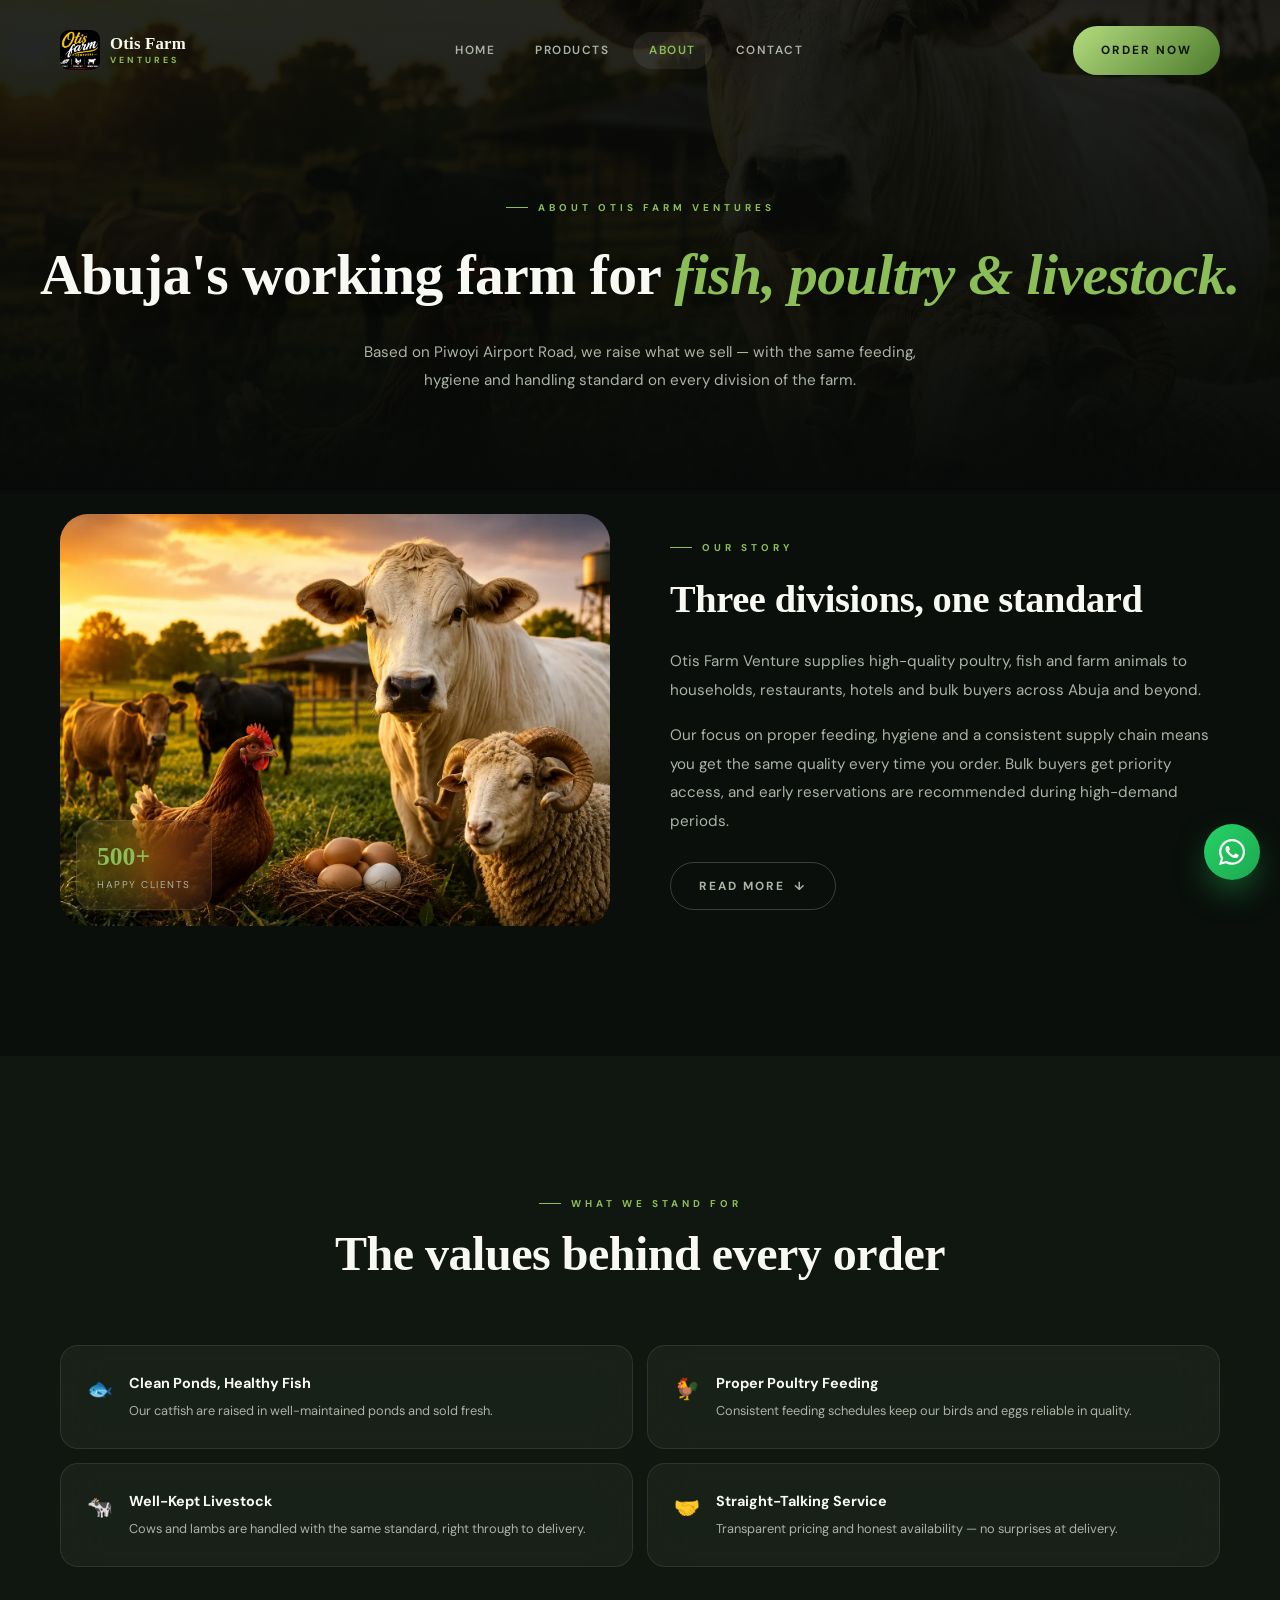
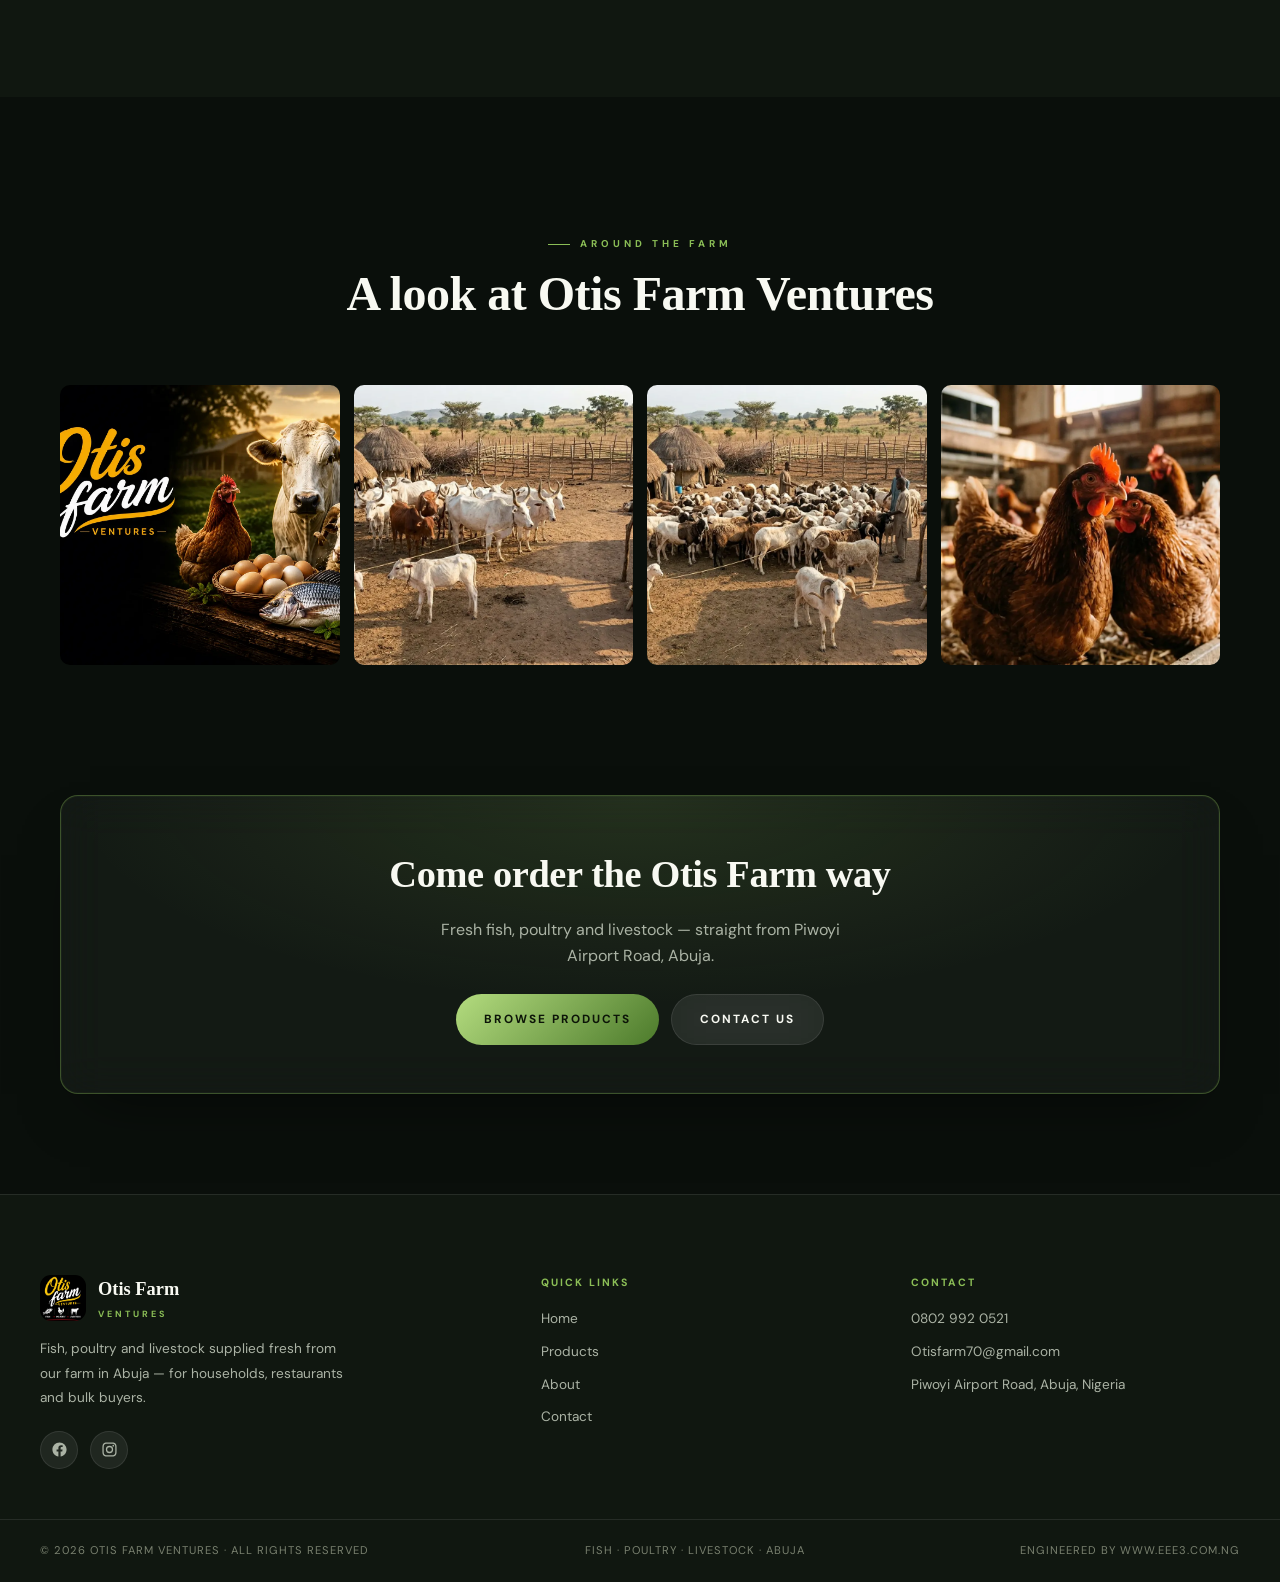
==== commit ca3a1ae7: "Correct 'Venture' to 'Ventures' in about.html" ====
--- a/about.html
+++ b/about.html
@@ -3,8 +3,8 @@
 <head>
 <meta charset="UTF-8">
 <meta name="viewport" content="width=device-width, initial-scale=1.0">
-<title>About | Otis Farm Venture</title>
-<meta name="description" content="Otis Farm Venture is a fish, poultry and livestock farm based on Piwoyi Airport Road, Abuja — farming today, feeding tomorrow.">
+<title>About | Otis Farm Ventures</title>
+<meta name="description" content="Otis Farm Ventures is a fish, poultry and livestock farm based on Piwoyi Airport Road, Abuja — farming today, feeding tomorrow.">
 <link rel="preconnect" href="https://fonts.googleapis.com">
 <link rel="preconnect" href="https://fonts.gstatic.com" crossorigin>
 <link href="https://fonts.googleapis.com/css2?family=Fraunces:ital,opsz,wght@0,9..144,400;0,9..144,500;0,9..144,600;0,9..144,700;1,9..144,500;1,9..144,600&family=DM+Sans:wght@400;500;600;700&display=swap" rel="stylesheet">
@@ -21,7 +21,7 @@
 <nav class="nav" id="mainNav">
   <a href="index.html" class="nav-logo">
     <img src="images/logo.webp" alt="Otis Farm Venture logo" width="40" height="40">
-    <span class="nav-logo-txt">Otis Farm<span>Venture</span></span>
+    <span class="nav-logo-txt">Otis Farm<span>Ventures</span></span>
   </a>
   <div class="nav-links">
     <a href="index.html">Home</a>
@@ -43,7 +43,7 @@
 </div>
 
 <section class="about-hero page-fade" style="--hero-img:url('images/livestock.webp')">
-  <span class="eyebrow" style="justify-content:center">About Otis Farm Venture</span>
+  <span class="eyebrow" style="justify-content:center">About Otis Farm Ventures</span>
   <h1>Abuja's working farm for <em>fish, poultry &amp; livestock.</em></h1>
   <p>Based on Piwoyi Airport Road, we raise what we sell — with the same feeding, hygiene and handling standard on every division of the farm.</p>
 </section>
@@ -102,7 +102,7 @@
   <div class="section-in">
     <div class="sec-hd center reveal">
       <span class="eyebrow">Around The Farm</span>
-      <h2>A look at Otis Farm Venture</h2>
+      <h2>A look at Otis Farm Ventures</h2>
     </div>
     <div class="gallery-grid">
       <img src="images/hero%20image.webp" alt="Farm scene" class="reveal" loading="lazy" decoding="async">
@@ -131,7 +131,7 @@
     <div class="footer-brand">
       <div class="footer-brand-lockup">
         <img src="images/logo.webp" alt="Otis Farm Venture logo">
-        <div class="footer-brand-name">Otis Farm<span>Venture</span></div>
+        <div class="footer-brand-name">Otis Farm<span>Ventures</span></div>
       </div>
       <p>Fish, poultry and livestock supplied fresh from our farm in Abuja — for households, restaurants and bulk buyers.</p>
       <div class="footer-social">
@@ -158,7 +158,7 @@
     </div>
   </div>
   <div class="footer-bottom">
-    <p>© 2026 Otis Farm Venture · All Rights Reserved</p>
+    <p>© 2026 Otis Farm Ventures · All Rights Reserved</p>
     <p>Fish · Poultry · Livestock · Abuja</p>
     <p>Engineered by <a href="https://www.eee3.com.ng" target="_blank" rel="noopener">www.eee3.com.ng</a></p>
   </div>
--- a/style.css
+++ b/style.css
@@ -448,6 +448,14 @@
 .footer-brand-name{ font-family:'Fraunces',serif; font-size:1.15rem; font-weight:600; }
 .footer-brand-name span{ display:block; font-size:.56rem; letter-spacing:3px; color:var(--gold); font-weight:700; text-transform:uppercase; margin-top:2px; font-family:'DM Sans',sans-serif; }
 .footer-brand p{ color:var(--fog); font-size:.85rem; line-height:1.8; max-width:320px; }
+.footer-social{ display:flex; gap:12px; margin-top:20px; }
+.footer-social a{
+  width:38px; height:38px; border-radius:50%; display:flex; align-items:center; justify-content:center;
+  background:var(--panel-2); border:1px solid var(--brd); transition:var(--fast);
+}
+.footer-social a:hover{ border-color:var(--brd-gold); background:rgba(139,190,86,.14); transform:translateY(-3px); }
+.footer-social svg{ width:17px; height:17px; fill:var(--fog); transition:var(--fast); }
+.footer-social a:hover svg{ fill:var(--gold); }
 .footer-col h4{ font-size:.66rem; letter-spacing:2px; text-transform:uppercase; color:var(--gold); margin-bottom:16px; font-weight:700; font-family:'DM Sans',sans-serif; }
 .footer-col a, .footer-col p{ display:block; color:var(--fog); text-decoration:none; font-size:.85rem; margin-bottom:11px; transition:color var(--fast); }
 .footer-col a:hover{ color:var(--gold); }
